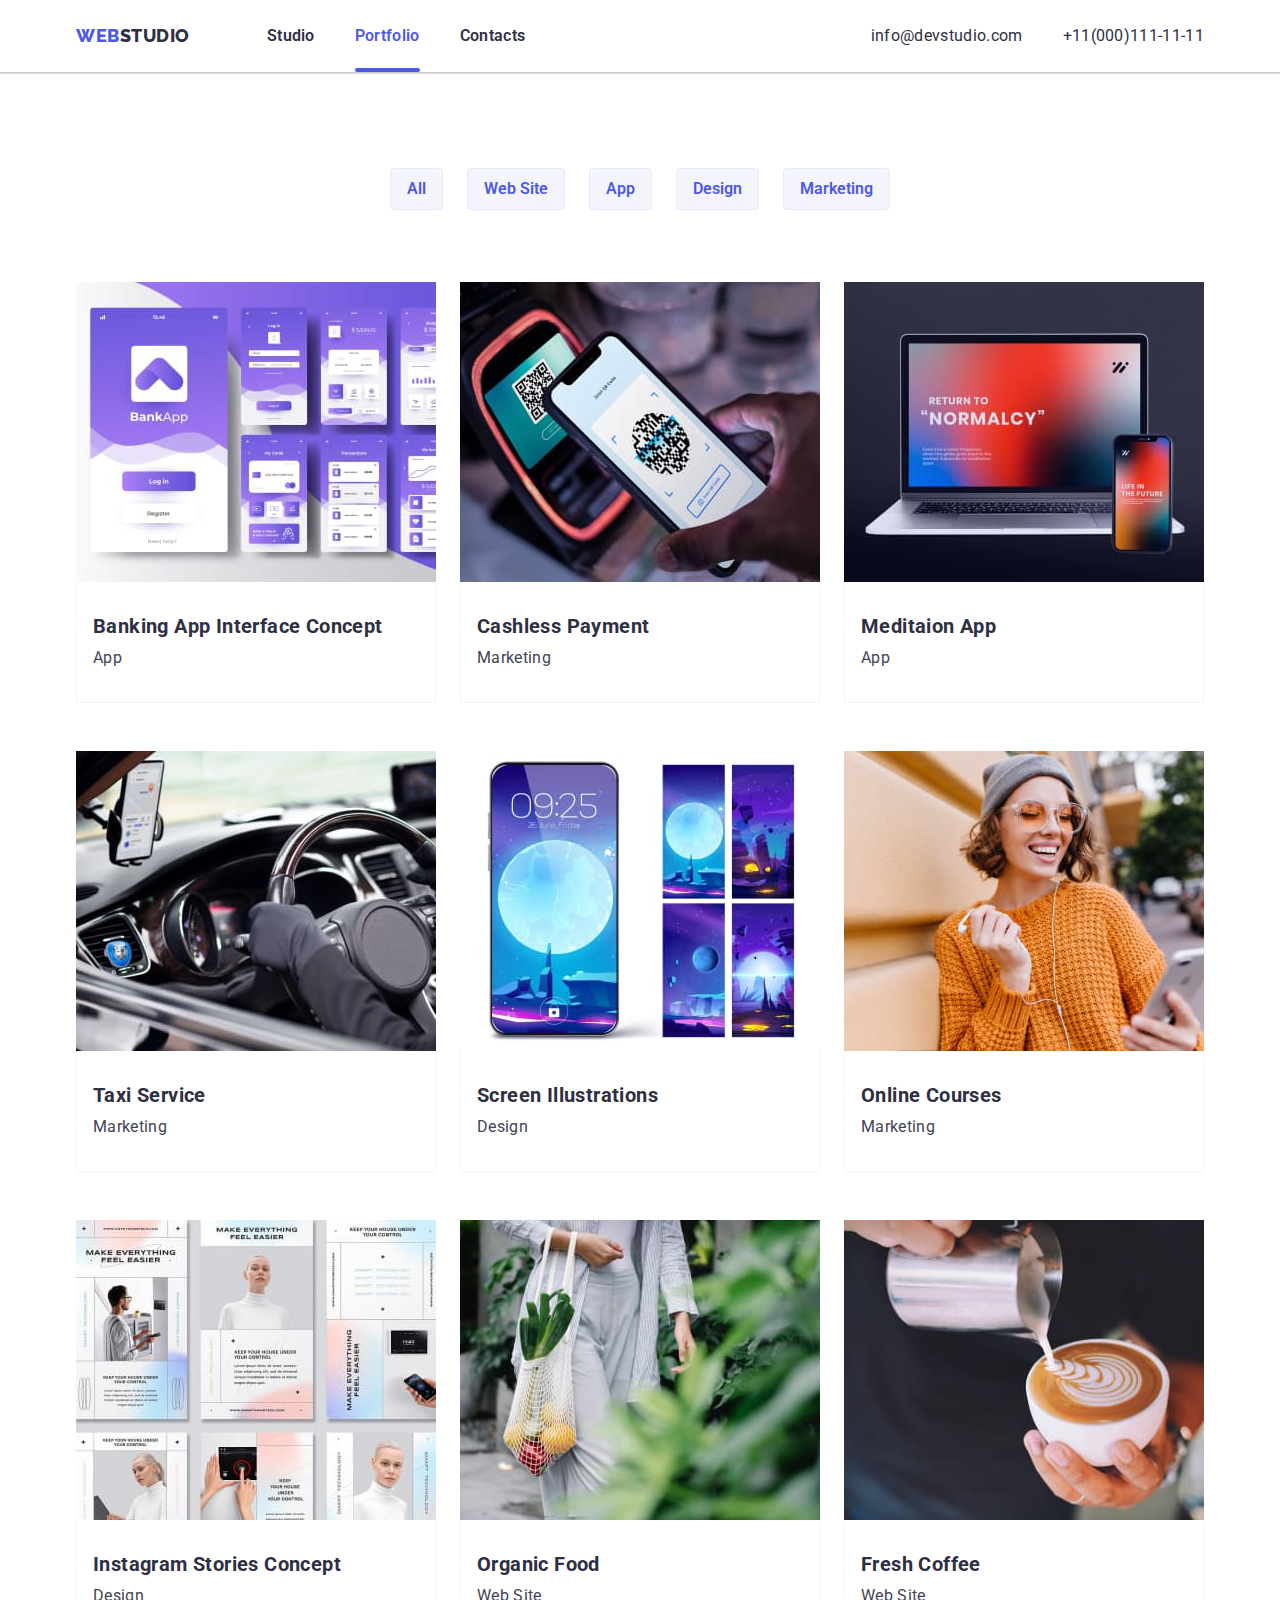
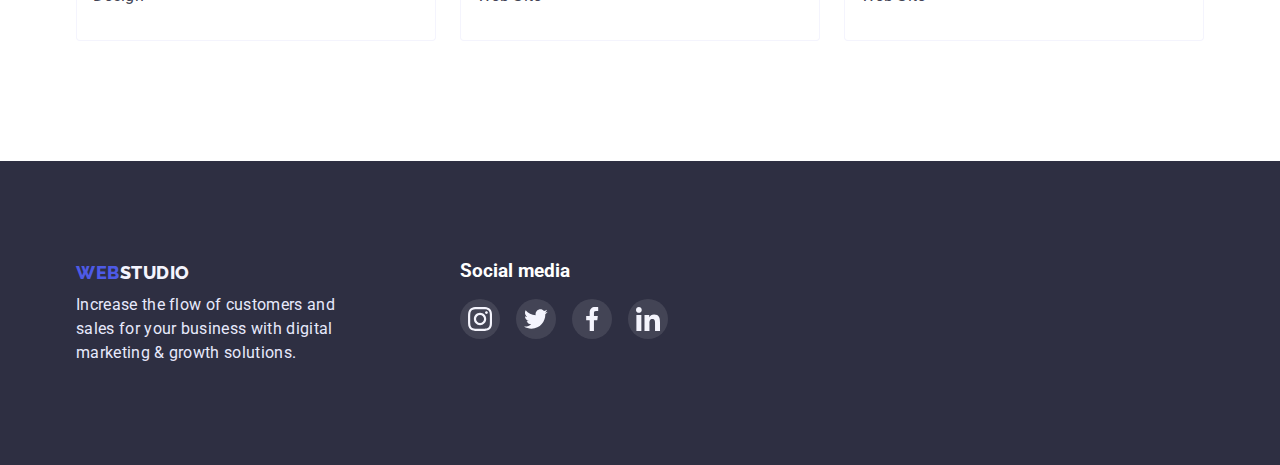
==== portfolio.html @ d0b8560f "hw-6" ====
<!DOCTYPE html>
<html lang="en">
<head>
    <meta charset="UTF-8">
    <meta http-equiv="X-UA-Compatible" content="IE=edge">
    <meta name="viewport" content="width=device-width, initial-scale=1.0">
    <title>goit-markup-hw-02</title>
    <link rel="preconnect" href="https://fonts.googleapis.com">
    <link rel="preconnect" href="https://fonts.gstatic.com" crossorigin>
    <link href="https://fonts.googleapis.com/css2?family=Raleway:wght@800&family=Roboto:wght@400;500;700;900&display=swap" rel="stylesheet">
    <link rel="stylesheet" href="https://cdn.jsdelivr.net/npm/modern-normalize@1.1.0/modern-normalize.min.css">
    <link rel="stylesheet" href="./css/styles.css">
</head>
<body>
    <!-- =======================HEADER===================== -->
    <header class="page-header">
        <div class="container page-header-contaniar">
        <nav class="page-nav">
        <a class="logo-studio-dark logo" href="/"><span class="logo-web">WEB</span>STUDIO</a>
        <ul class="menu">
            <li><a class="nav-link menu-item" href="./index.html">Studio</a></li>
            <li><a class="nav-link menu-item activ" href="./portfolio.html">Portfolio</a></li>
            <li><a class="nav-link menu-item" href="" >Contacts</a></li>
        </ul>
        </nav>

        <ul class="communication">
            <li>
                <a class="contacts" href="mailto:info@devstudio.com">info@devstudio.com</a>
            </li> 
            <li>
                <a class="contacts" href="tel:+11(000)111-11-11">+11(000)111-11-11</a>
            </li>
        </ul>
        </div>  
    </header>
    <!-- =======================/HEADER===================== -->
    <main>

        <section class="portfolio-section">
         <div class="container">   
        <h1 class="visually-hidden">Portfolio WEBSTUDIO</h1>

            <ul class="menu-portfolio">
                <li><button type="button" class="menu-button">All</button></li>
                <li><button type="button" class="menu-button">Web Site</button></li>
                <li><button type="button" class="menu-button">App</button></li>
                <li><button type="button" class="menu-button">Design</button></li>
                <li><button type="button" class="menu-button">Marketing</button></li>
            </ul>   
        
            <ul class="works-portfolio">
                <li class="portfolio-list">
                    <a class="link-works" href="">
                        <div class="portfolio-list-img-wrapper">
                        <img src="./images/Banking-App-Interface-Concept.jpg" alt="screen banking app" width="360" height="300">
                        <p class="overlay">
                            Stylish and User-Friendly App Design Concepts · Task Manager App ·
                            Calorie Tracker App · Exotic Fruit Ecommerce App ·
                            Cloud Storage App
                        </p>
                        </div>

                        <div class="works-card-content-wrapper">
                            <h2 class="title-description">Banking App Interface Concept</h2>
                            <p class="text">App</p>
                        </div> 
                    </a>
                </li>
                <li class="portfolio-list">
                    <a class="link-works" href="">
                        <div class="portfolio-list-img-wrapper">
                            <img src="./images/Cashless-Payment.jpg" alt="telephone and payment terminal" width="360" height="300">
                            <p class="overlay">
                                Stylish and User-Friendly App Design Concepts · Task Manager App ·
                                Calorie Tracker App · Exotic Fruit Ecommerce App ·
                                Cloud Storage App
                            </p>
                        </div>
        
                        <div class="works-card-content-wrapper">
                            <h2 class="title-description">Cashless Payment</h2>
                            <p class="text">Marketing</p>
                        </div>
                    </a>
                </li>
                <li class="portfolio-list">
                    <a class="link-works" href="">
                        <div class="portfolio-list-img-wrapper">
                        <img src="./images/Meditaion-App.jpg" alt="notebook and telephone" width="360" height="300">
                        <p class="overlay">
                            Stylish and User-Friendly App Design Concepts · Task Manager App ·
                            Calorie Tracker App · Exotic Fruit Ecommerce App ·
                            Cloud Storage App
                        </p>
                        </div>
                        
                        <div class="works-card-content-wrapper">
                            <h2 class="title-description">Meditaion App</h2>
                            <p class="text">App</p>
                        </div>
                    </a>
                </li>
                <li class="portfolio-list">
                    <a class="link-works" href="">
                        <div class="portfolio-list-img-wrapper">
                        <img src="./images/Taxi-Service.jpg" alt="car panel" width="360" height="300">
                        <p class="overlay">
                            Stylish and User-Friendly App Design Concepts · Task Manager App ·
                            Calorie Tracker App · Exotic Fruit Ecommerce App ·
                            Cloud Storage App
                        </p>
                        </div>

                        <div class="works-card-content-wrapper">
                            <h2 class="title-description">Taxi Service</h2>
                            <p class="text">Marketing</p>
                        </div> 
                    </a>
                </li>
                <li class="portfolio-list">
                    <a class="link-works" href="">
                        <div class="portfolio-list-img-wrapper">
                        <img src="./images/Screen-Illustrations.jpg" alt="Screen telephone" width="360" height="300">
                        <p class="overlay">
                            Stylish and User-Friendly App Design Concepts · Task Manager App ·
                            Calorie Tracker App · Exotic Fruit Ecommerce App ·
                            Cloud Storage App
                        </p>
                        </div>

                        <div class="works-card-content-wrapper">
                            <h2 class="title-description">Screen Illustrations</h2>
                            <p class="text">Design</p>
                        </div> 
                    </a>
                </li>
                <li class="portfolio-list">
                    <a class="link-works" href="">
                        <div class="portfolio-list-img-wrapper">
                        <img src="./images/Online-Courses.jpg" alt="girl with telephone" width="360" height="300">
                        <p class="overlay">
                            Stylish and User-Friendly App Design Concepts · Task Manager App ·
                            Calorie Tracker App · Exotic Fruit Ecommerce App ·
                            Cloud Storage App
                        </p>
                        </div>
                        <div class="works-card-content-wrapper">
                            <h2 class="title-description">Online Courses</h2>
                            <p class="text">Marketing</p>
                        </div>
                    </a>
                </li>
                <li class="portfolio-list">
                    <a class="link-works" href="">
                        <div class="portfolio-list-img-wrapper">
                        <img src="./images/Instagram-Stories-Concept.jpg" alt="instagram pages" width="360" height="300">
                        <p class="overlay">
                            Stylish and User-Friendly App Design Concepts · Task Manager App ·
                            Calorie Tracker App · Exotic Fruit Ecommerce App ·
                            Cloud Storage App
                        </p>
                        </div>

                        <div class="works-card-content-wrapper">
                            <h2 class="title-description">Instagram Stories Concept</h2>
                            <p class="text">Design</p>
                        </div>
                    </a>
                </li>
                <li class="portfolio-list">
                    <a class="link-works" href="">
                        <div class="portfolio-list-img-wrapper">
                        <img src="./images/Organic-Food.jpg" alt="bag with food" width="360" height="300">
                        <p class="overlay">
                            Stylish and User-Friendly App Design Concepts · Task Manager App ·
                            Calorie Tracker App · Exotic Fruit Ecommerce App ·
                            Cloud Storage App
                        </p>
                        </div>

                        <div class="works-card-content-wrapper">
                            <h2 class="title-description">Organic Food</h2>
                            <p class="text">Web Site</p>
                        </div>
                    </a>
                </li>
                <li class="portfolio-list">
                    <a class="link-works" href="">
                        <div class="portfolio-list-img-wrapper">
                        <img src="./images/Fresh-Coffee.jpg" alt="cup of coffe" width="360" height="300">
                        <p class="overlay">
                            Stylish and User-Friendly App Design Concepts · Task Manager App ·
                            Calorie Tracker App · Exotic Fruit Ecommerce App ·
                            Cloud Storage App
                        </p>
                        </div>

                        <div class="works-card-content-wrapper">
                            <h2 class="title-description">Fresh Coffee</h2>
                            <p class="text">Web Site</p>
                        </div>  
                    </a>
                </li>
            </ul>
        </div>    
        </section>
    </main>
    <!-- ========================FOOTER======================= -->
    <footer class="footer">
        <div class="container footer-info">
            <div class="footer-description">
                <a class="logo-studio-white" href="/"><span class="logo-web">WEB</span>STUDIO</a>
                <p class="text-footer"> Increase the flow of customers
                    and sales for your business
                    with digital marketing & growth solutions.
                </p>
            </div>
            <div class="footer-social-media">
                <h3 class="footer-title">Social media</h3>
                <ul class="footer-social-list">
                    <li class="social-list-item">
                        <a href="" class="footer-social-list-link">
                            <svg class="social-list-icon" width="24" height="24">
                                <use href="./images/sprite.svg#instagram"></use>
                            </svg>
                        </a>
                    </li>
                    <li class="social-list-item">
                        <a href="" class="footer-social-list-link">
                            <svg class="social-list-icon" width="24" height="24">
                                <use href="./images/sprite.svg#twitter"></use>
                            </svg>
                        </a>
                    </li>
                    <li class="social-list-item">
                        <a href="" class="footer-social-list-link">
                            <svg class="social-list-icon" width="24" height="24">
                                <use href="./images/sprite.svg#facebook"></use>
                            </svg>
                        </a>
                    </li>
                    <li class="social-list-item">
                        <a href="" class="footer-social-list-link">
                            <svg class="social-list-icon" width="24" height="24">
                                <use href="./images/sprite.svg#linkedin"></use>
                            </svg>
                        </a>
                    </li>
                </ul>
            </div>
        </div>
    </footer>
    <!-- ========================/FOOTER====================== -->
</body>
</html>
---- css/styles.css ----
:root {
    --primary-font: 'Roboto', sans-serif;
    --secondary-font: 'Raleway', sans-serif;
    --primaty-text-color: #2E2F42;
    --secondary-text-color: #434455;
    --accent-color: #2E2F42;
    --secondary-footer-color: #E7E9FC;
    --transition-dur-and-func: 250ms cubic-bezier(0.4, 0, 0.2, 1);
}


h1,h2,h3,h4,p {
    margin-top: 0; 
    margin-bottom: 0;
}

.container {
    width: 1158px;
    margin-left: auto;
    margin-right: auto;
    padding-left: 15px;
    padding-right: 15px;
}

/* ====================COMPONENTS==================== */
/* цвет основного текста h1 #FFFFFF  */
/* цвет второстепенного текста h2 & h3 #2E2F42 */
/* абзац #434455 */

body {
    font-family: var(--primary-font);
    background-color: #FFFFFF;
    color: #434455;
}

.section {
    padding-top: 120px;
    padding-bottom: 120px;
}

ul, ol {
    list-style: none;
    margin-top: 0;
    margin-bottom: 0;
    padding-left: 0;
}

img {
    display: block;
}

.logo-studio-dark,
.logo-studio-white,
.logo-web,
.nav-link,
.contacts,
.link-works {
    text-decoration: none;
}


.text {
    flex-basis: auto;
    margin-top: 8px;
    font-family: var(--primary-font);
    font-size: 16px;
    line-height: 1.5;
    letter-spacing: 0.02em;
    color: var(--secondary-text-color);
}
/* ====================/COMPONENTS==================== */

/* ====================HEADER==================== */

.page-header {
    box-shadow: 0px 2px 1px rgba(46, 47, 66, 0.08),
    0px 1px 1px rgba(46, 47, 66, 0.16),
    0px 1px 6px rgba(46, 47, 66, 0.08)
}

.page-header-contaniar {
    display: flex;
}

.page-nav {
    display: flex;
    align-items: center;
}

.menu {
    display: flex;
    flex-wrap: wrap;
    gap: 40px;
}

.menu-item {
    flex-basis: calc((100% - 80px) / 3);
}


.logo {
    margin-right: 77px;
}

.logo-web {
    color: #4D5AE5;
}

.logo-studio-dark {
    font-family: var(--secondary-font);
    font-weight: 800;
    font-size: 18px;
    line-height: 1.33;
    letter-spacing: 0.03em;
    text-transform: uppercase;
    color: var(--accent-color);
}

.nav-link:hover,
.nav-link:focus {
    color: #4D5AE5;
}

.nav-link {
    padding-top: 24px;
    padding-bottom: 24px;
    display: block;
    font-weight: 600;
    font-size: 16px;
    line-height: 1.5;
    letter-spacing: 0.02em;
    color: var(--accent-color);
    transition: color var(--transition-dur-and-func);
}

.nav-link {
    position: relative;
}

.nav-link.activ {
    color: #4D5AE5;
}

.nav-link.activ::after {
    position: absolute;
    width: 100%;
    height: 4px;
    left: 0px;
    bottom: 0;
    background: #4D5AE5;
    border-radius: 2px;
    content: "";       
}

.communication {
    display: flex;
    flex-wrap: wrap;
    gap: 40px;
    align-items: center;
    margin-left: auto; 
}


.contacts:hover,
.contacts:focus {
    color: #4D5AE5;
}
.contacts {
    padding-top: 24px;
    padding-bottom: 24px;
    display: block;
    font-size: 16px;
    line-height: 1.5;
    letter-spacing: 0.02em;
    color: var(--accent-color);
    transition: color var(--transition-dur-and-func);
}

/* =====================/HEADER==================== */

/* =====================HERO====================== */
.hero {
    margin: 0 auto;
    max-width: 1440px;
    text-align: center;
    padding-top: 192px;
    padding-bottom: 192px;
    /* background-color: var(--accent-color); */
    background-image: linear-gradient(rgba(46, 47, 66, 0.7),rgba(46, 47, 66, 0.7)),
    url("../images/Hero-card.jpg");
    background-size: cover;
}


.hero-title {
    width: 496px;
    margin-left: auto;
    margin-right: auto;
    margin-bottom: 48px;
    font-weight: 700;
    font-size: 56px;
    line-height: 1.07;
    text-align: center;
    letter-spacing: 0.02em;
    color: #FFFFFF;
}

.hero-button:hover,
.hero-button:focus {
    color: #FFFFFF;
    background-color: #404BBF;
}
.hero-button {
    padding-top: 16px;
    padding-bottom: 16px;
    padding-left: 32px;
    padding-right: 32px;
    font-weight: 700;
    font-size: 16px;
    line-height: 1.19;
    letter-spacing: 0.04em;
    color: #FFFFFF;
    background-color: #4D5AE5;
    border-color: transparent;
    cursor: pointer;
    box-shadow: 0px 4px 4px rgba(0, 0, 0, 0.15);
    border-radius: 4px;
    transition: color var(--transition-dur-and-func), background-color var(--transition-dur-and-func);

}
/* ======================/HERO====================== */

/* =====================ABOUT==================== */

.visually-hidden {
    position: absolute;
    white-space: nowrap;
    width: 1px;
    height: 1px;
    overflow: hidden;
    border: 0;
    padding: 0;
    clip: rect(0 0 0 0);
    clip-path: inset(50%);
    margin: -1px;
}

.quality-list-link {
    margin-bottom: 8px;
    display: flex;
    justify-content: center;
    align-items: center;
    width: 264px;
    height: 112px;
    background-color: #F4F4FD;
}

.company-quality {
    padding-bottom: 0;
}

.title-section {
    margin-bottom: 72px;
    font-weight: 700;
    font-size: 36px;
    line-height: 1.11;
    text-align: center;
    letter-spacing: 0.02em;
    text-transform: capitalize;
    color: var(--accent-color);
}

.title-description {
    font-weight: 700;
    font-size: 20px;
    line-height: 1.2;
    letter-spacing: 0.02em;
    color: var(--accent-color);
}
/* ============================= COMPANY-QUALITY =======================*/

.theses {
    display: flex;
    gap: 24px;

}

/* ============================= /COMPANY-QUALITY =======================*/

/* ============================= OUR WORKERS ==============================*/

.work-examples {
    display: flex;
    flex-wrap: wrap;
    gap: 24px;
}

/* ============================= /OUR WORKERS ==============================*/

/* =============================== EMPLOYEES ================================ */

.employees-section {
    background-color: #F4F4FD;
}

.text-team {
    margin-bottom: 12px;
}

.employees {
    display: flex;
    flex-wrap: wrap;
    gap: 24px;
}

.employees-card {
    flex-basis: calc((100% - 72px) / 4);
    background-color: #FFFFFF;
    box-shadow: 0px 1px 6px rgba(46, 47, 66, 0.08),
    0px 1px 1px rgba(46, 47, 66, 0.16),
    0px 2px 1px rgba(46, 47, 66, 0.08);
    border-radius: 0px 0px 4px 4px;
}

.employees-card-content-wrapper {
    padding-top: 32px;
    padding-left: 16px;
    padding-right: 16px;
    padding-bottom: 32px;
    text-align: center;
}

.social-list {
    display: flex;
    gap: 24px;
}

.social-list-link {
    display: flex;
    justify-content: center;
    align-items: center;
    width: 40px;
    height: 40px;
    border-radius: 50%;
    background-color: #4D5AE5;
}
    

/* =============================== /EMPLOYEES ================================ */

/* ==============================CUSTOMERS ================================= */

.customers-list {
    display: flex;
    gap: 24px;
}

.customers-list-link:hover,
.customers-list-link:focus {
    border: 1px solid #4D5AE5;
    color: #4D5AE5;
}

.customers-list-icon {
    fill: currentColor;
    transition: color var(--transition-dur-and-func);
}

.customers-list-link {
    display: flex;
    justify-content: center;
    align-items: center;
    border: 1px solid rgba(142, 143, 153, 1);
    width: 168px;
    height: 88px;
    border-radius: 5px;
    color: rgba(142, 143, 153, 1);
    transition: border var(--transition-dur-and-func);
}




/* =============================/CUSTOMERS ================================= */

/* =====================/ABOUT==================== */

/* ======================FOOTER===================== */
.footer {
    padding-top: 100px;
    padding-bottom: 100px;
    background-color: var(--accent-color);
}

.logo-web {
    color: #4D5AE5;
}

.logo-studio-white {
    font-family: var(--secondary-font);
    font-weight: 800;
    font-size: 18px;
    line-height: 1.33;
    letter-spacing: 0.03em;
    text-transform: uppercase;
    color: #F4F4FD;
}
.footer-title {
    color: #FFFFFF;
    margin-bottom: 16px;
}
.text-footer {
    margin-top: 8px;
    width: 264px;
    font-size: 16px;
    line-height: 1.5;
    letter-spacing: 0.02em;
    color: var(--secondary-footer-color);
}

.footer-info {
    display: flex;  
}

.footer-description {
    display: block;
    margin-right: 120px;
}

.footer-social-media {
    display: block;
    
}

.footer-social-list {
    display: flex;
    gap: 16px;
}

.footer-social-list-link:focus,
.footer-social-list-link:hover {
    background-color: #31D0AA;
}

.footer-social-list-link {
    display: flex;
    justify-content: center;
    align-items: center;
    width: 40px;
    height: 40px;
    border-radius: 50%;
    background-color: rgba(255, 255, 255, 0.1);
    transition: background-color var(--transition-dur-and-func);
}
/* ======================/FOOTER===================== */

/* ===================== MODAL WINDOW =================== */

.backdrop {
    position: fixed;
    z-index: 100;
    top: 0;
    left: 0;
    width: 100%;
    height: 100%;
    background-color: rgba(46, 47, 66, 0.4);
    transition: opacity var(--transition-dur-and-func),
    visibility var(--transition-dur-and-func);
}

.backdrop.is-hidden {
    opacity: 0;
    visibility: hidden;
    pointer-events: none;
}

.modal {
    position: absolute;
    top: 50%;
    left: 50%;
    transform: translate(-50%, -50%);
    width: 408px;
    height: 576px;
    background-color: #FCFCFC;
}

.modal-close-btn:hover,
.modal-close-btn:focus {
    box-shadow: 0px 1px 6px rgba(46, 47, 66, 0.08),
    0px 1px 1px rgba(46, 47, 66, 0.16),
    0px 2px 1px rgba(46, 47, 66, 0.08);
}

.modal-close-btn {
    position: absolute;
    top: 24px;
    right: 24px;
    display: flex;
    justify-content: center;
    align-items: center;
    cursor: pointer;
    width: 24px;
    height: 24px;
    border-radius: 50%;
    padding: 0;
    background-color: transparent;
    border: 1px solid #E7E9FC;
    transition: box-shadow var(--transition-dur-and-func);

}

/* ==================== /MODAL WINDOW ================== */

/* ======================MAIN PORTFOLIO===================== */

.portfolio-section {
    padding-top: 96px;
    padding-bottom: 120px;
}

.menu-button:hover,
.menu-button:focus {
    color: #FFFFFF;
    background-color: #4D5AE5;
    box-shadow: 0px 3px 1px
    rgba(0, 0, 0, 0.1), 0px 2px 1px
    rgba(0, 0, 0, 0.08), 0px 2px 2px
    rgba(0, 0, 0, 0.12);
    border-color: transparent;
}

.menu-button {
    font-weight: 600;
    font-size: 16px;
    line-height: 1.5;
    padding: 8px 16px;
    background-color: #F4F4FD;
    border: 1px solid #E7E9FC;
    color: #4D5AE5;
    cursor: pointer;
    border-radius: 4px;
    transition: color var(--transition-dur-and-func), 
    background-color var(--transition-dur-and-func), 
    box-shadow var(--transition-dur-and-func),
    border var(--transition-dur-and-func);
}

.menu-portfolio {
    margin-bottom: 72px;
    display: flex;
    flex-wrap: wrap;
    justify-content: center;
    gap: 24px;
}

.works-portfolio {
    display: flex;
    flex-wrap: wrap;
    row-gap: 48px;
    column-gap: 24px;
}

.link-works:hover,
.link-works:focus {
    box-shadow: 0px 1px 6px rgba(46, 47, 66, 0.08),
    0px 1px 1px rgba(46, 47, 66, 0.16),
    0px 2px 1px rgba(46, 47, 66, 0.08);
    
}
.link-works {
    display: block;
    transition: box-shadow var(--transition-dur-and-func);
}

.link-works:hover .overlay,
.link-works:focus .overlay {
    transform: translate(0, 0);
}

.works-card-content-wrapper:focus {
    box-shadow: 0px 1px 6px rgba(46, 47, 66, 0.08),
    0px 1px 1px rgba(46, 47, 66, 0.16),
    0px 2px 1px rgba(46, 47, 66, 0.08);
}


.works-card-content-wrapper {
    padding-top: 32px;
    padding-left: 16px;
    padding-right: 16px;
    padding-bottom: 32px;
    border-radius: 0px 0px 4px 4px;
    border-left: 0.5px solid #F4F4FD;
    border-right: 0.5px solid #F4F4FD;
    border-bottom: 0.5px solid #F4F4FD;
}

.portfolio-list-img-wrapper {
    position: relative;
    overflow: hidden;
}

.overlay {
    position: absolute;
    left: 0;
    top: 0;
    font-family: 'Roboto';
    font-style: normal;
    font-weight: 400;
    font-size: 16px;
    line-height: 24px;
    width: 100%;
    height: 100%;
    overflow: auto;
    transform: translate(0, 100%);
    transition: transform var(--transition-dur-and-func);
    text-align: center;
    padding-top: 40px;
    padding-right: 32px;
    padding-left: 32px;
    color: #F4F4FD;
    background: #4D5AE5;   
}

/* ======================/MAIN PORTFOLIO===================== */
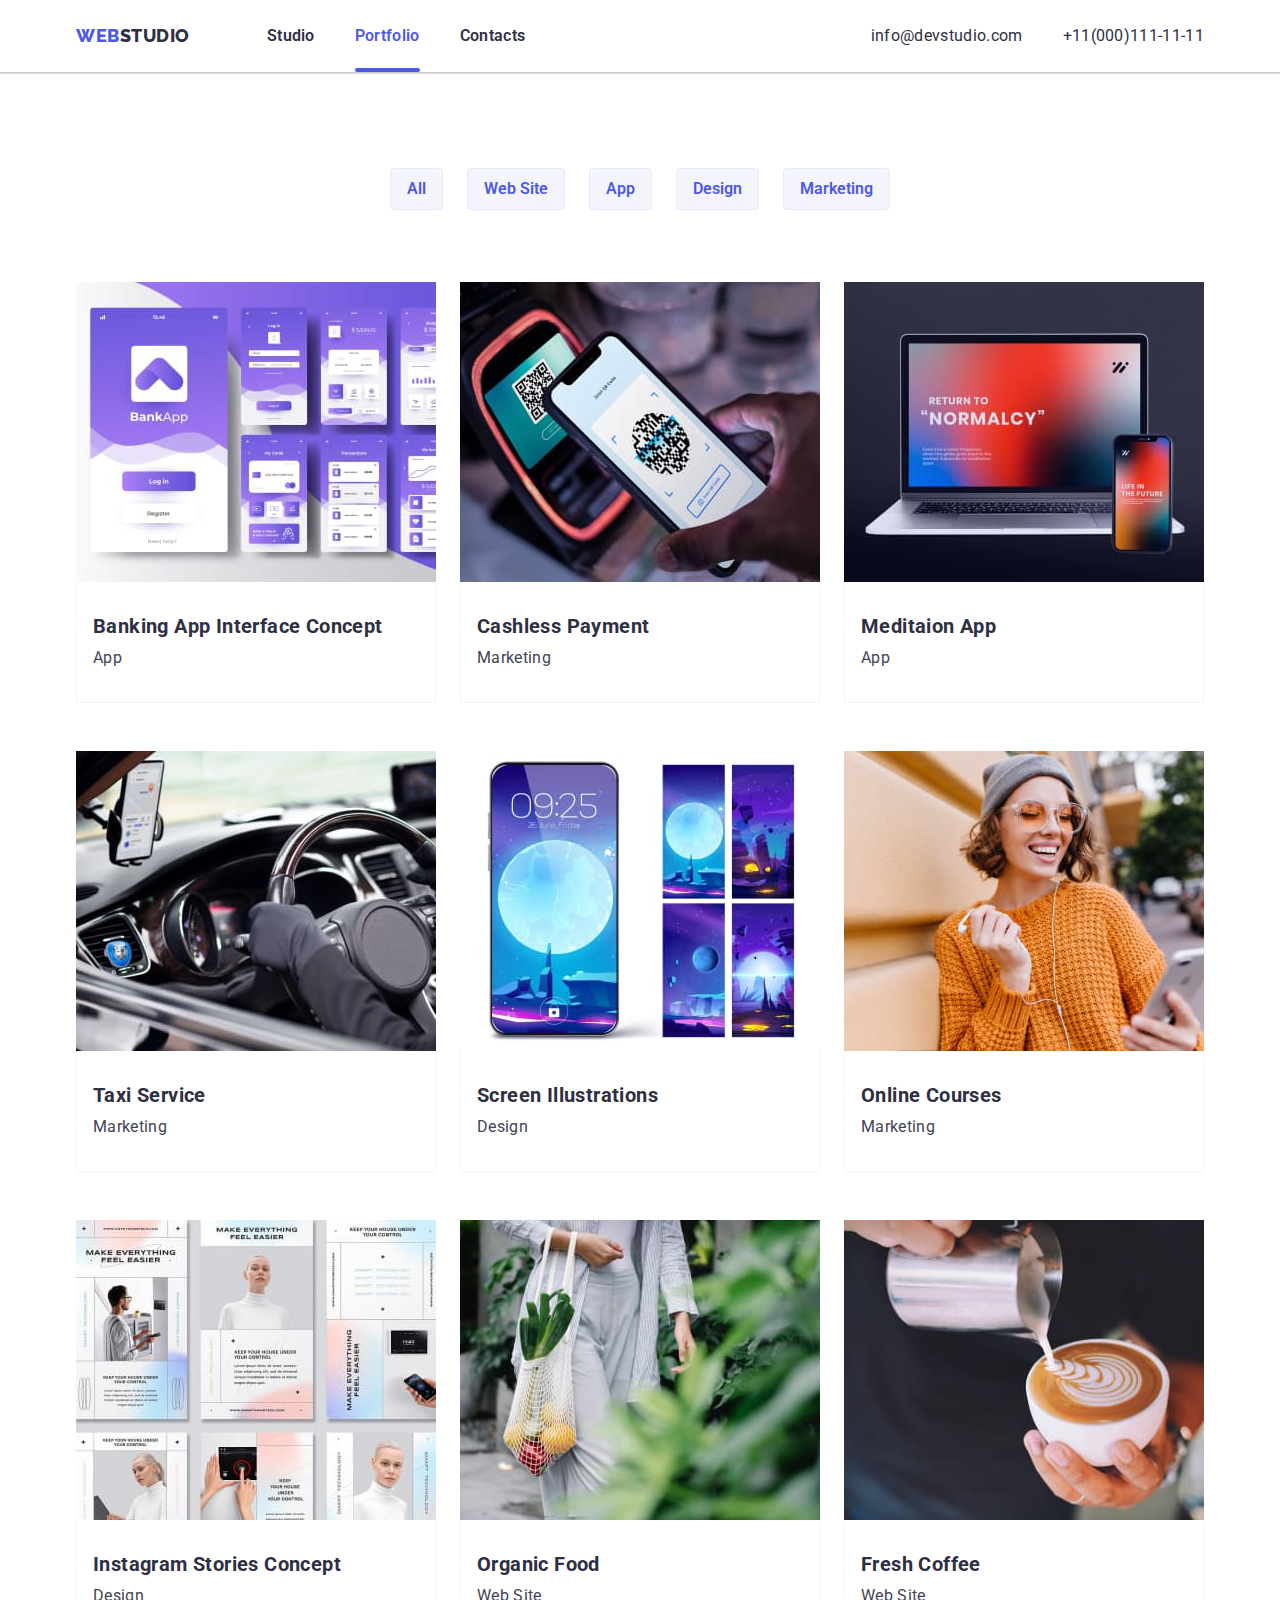
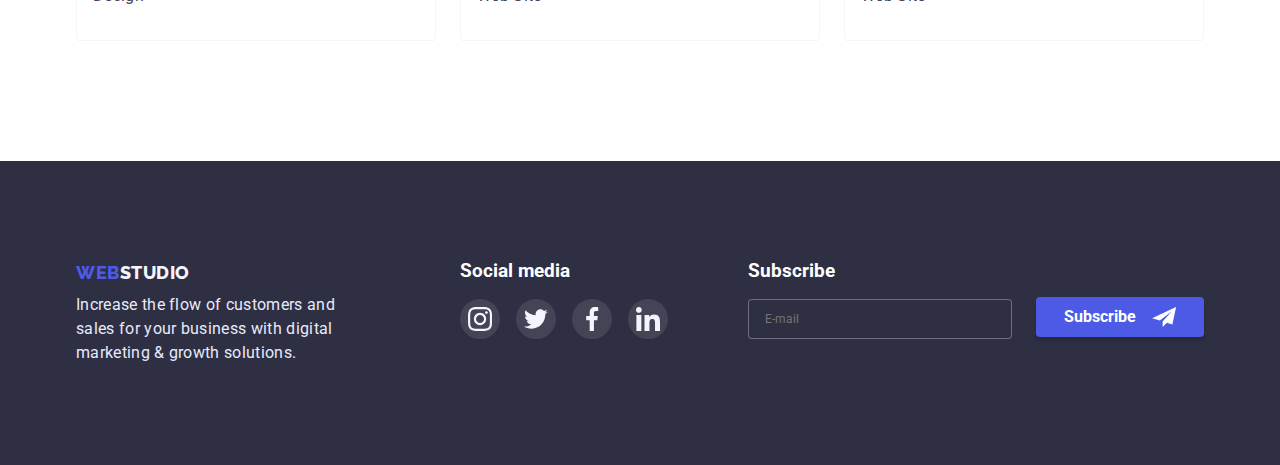
==== commit 994d620c: "goit-markup-hw-06" ====
--- a/portfolio.html
+++ b/portfolio.html
@@ -249,6 +249,21 @@
                     </li>
                 </ul>
             </div>
+            <div class="footer-form">
+                <div>
+                    <h3 class="footer-title">Subscribe</h3>
+                    <label class="modal-form-footer">
+                        <input type="email" name="user_email" class="modal-form-input-footer" placeholder="E-mail" required>
+                    </label>
+                </div>
+                <div>
+                    <button type="submit" class="modal-form-submit-footer">Subscribe
+                        <svg width="24px" height="20px">
+                            <use href="./images/sprite.svg#icon-Subscribe-telegram"></use>
+                        </svg>
+                    </button>
+                </div>
+            </div>
         </div>
     </footer>
     <!-- ========================/FOOTER====================== -->
--- a/css/styles.css
+++ b/css/styles.css
@@ -429,6 +429,7 @@
 
 .footer-social-media {
     display: block;
+    margin-right: 80px;
     
 }
 
@@ -451,6 +452,59 @@
     border-radius: 50%;
     background-color: rgba(255, 255, 255, 0.1);
     transition: background-color var(--transition-dur-and-func);
+}
+
+.footer-form {
+    display: flex;
+}
+
+.modal-form-input-footer {
+    width: 264px;
+    height: 40px;
+    font-size: 12px;
+    line-height: 24px;
+    color: rgba(255, 255, 255, 0.6);
+    border: 1px solid rgba(255, 255, 255, 0.3);
+    border-radius: 4px;
+    padding-left: 16px;
+    background-color: var(--accent-color);
+    transition: border-color var(--transition-dur-and-func);
+}
+
+.modal-form-input-footer:hover,
+.modal-form-input-footer:focus {
+    outline: none;
+    border: 1px solid #4D5AE5;
+    color: #ffffff;
+}
+
+.modal-form-submit-footer {
+    margin-left: 24px;
+    margin-top: 36px;
+    display: flex;
+    justify-content: center;
+    align-items: center;
+    padding: 8px 24px;
+    gap: 16px;
+    width: 168px;
+    height: 40px;
+    align-self: center;
+    font-weight: 700;
+    font-size: 16px;
+    line-height: 1.19;
+    color: #FFFFFF;
+    background-color: #4D5AE5;
+    border-color: transparent;
+    cursor: pointer;
+    box-shadow: 0px 4px 4px rgba(0, 0, 0, 0.15);
+    border-radius: 4px;
+    transition: color var(--transition-dur-and-func), background-color var(--transition-dur-and-func);
+}
+
+.modal-form-submit-footer:hover,
+.modal-form-submit-footer:focus {
+    color: #FFFFFF;
+    background-color: #404BBF;
 }
 /* ======================/FOOTER===================== */
 
@@ -482,6 +536,8 @@
     width: 408px;
     height: 576px;
     background-color: #FCFCFC;
+    padding: 72px 24px;
+    padding-bottom: 99px;
 }
 
 .modal-close-btn:hover,
@@ -510,6 +566,153 @@
 }
 
 /* ==================== /MODAL WINDOW ================== */
+
+/* ==================== MODAL FORM ================== */
+
+.form-desc {
+    font-weight: 600;
+    font-size: 16px;
+    line-height: 1.5;
+    text-align: center;
+    margin-bottom: 16px;
+    color: #2E2F42;
+}
+
+.modal-form {
+    display: flex;
+    flex-direction: column;
+}
+
+.modal-form-field {
+    margin-bottom: 8px;
+}
+
+.modal-form-input-wrapper {
+    display: block;
+    position: relative;
+}
+
+.modal-form-input-icon {
+    position: absolute;
+    top: 50%;
+    left: 19px;
+    transform: translate(0, -50%);
+    transition: fill var(--transition-dur-and-func);
+}
+
+.modal-form-input:focus {
+    outline: none;
+    border-color: #4D5AE5;
+}
+
+.modal-form-input:focus + .modal-form-input-icon {
+    fill: #4D5AE5;
+}
+
+.modal-form-input {
+    width: 100%;
+    height: 40px;
+    border: 1px solid #8E8F99;
+    border-radius: 4px;
+    padding-left: 34px;
+    transition: border-color var(--transition-dur-and-func);
+}
+
+.modal-form-input-desc {
+    display: block;
+    font-weight: 400;
+    font-size: 12px;
+    line-height: 1.17;
+    margin-bottom: 4px;
+    color: #8E8F99;
+
+}
+
+.modal-form-message:focus {
+    outline: none;
+    border-color: #4D5AE5;
+}
+
+.modal-form-message {
+    font-weight: 400;
+    font-size: 12px;
+    line-height: 1.17;
+    resize: none;
+    width: 100%;
+    height: 120px;
+    padding: 8px 16px;
+    border-radius: 4px;
+    color: rgba(117, 117, 117, 0.5);
+    transition: border-color var(--transition-dur-and-func);
+}
+
+.modal-icon-click-polisy {
+    position: absolute;
+    display: block;
+    transform: translate(0%, 15%);
+}
+
+.privacy-policy {
+    color: #4D5AE5;
+    text-decoration: none;
+}
+
+.modal-form-check-desc::before {
+    position: relative;
+    content: "";
+    display: block;
+    width: 16px;
+    height: 16px;
+    border-radius: 2px;
+    border: 1.25px solid #2E2F42;
+    cursor: pointer;
+    margin-right: 8px;
+}
+
+.modal-form-check:checked + .modal-form-check-desc::before {
+    opacity: 1;
+    background-color: #4D5AE5;
+    box-shadow: 0px 4px 4px rgba(0, 0, 0, 0.25);
+}
+
+
+.modal-form-check-desc {
+    display: flex;
+    align-items: center;
+    font-weight: 400;
+    font-size: 12px;
+    line-height: 1.33;
+    color: #757575;
+    margin-bottom: 24px;
+}
+
+.modal-form-submit:hover,
+.modal-form-submit:focus {
+    color: #FFFFFF;
+    background-color: #404BBF;
+}
+
+.modal-form-submit {
+    width: 170px;
+    height: 51px;
+    align-self: center;
+    padding: 16px 32px;
+    font-weight: 700;
+    font-size: 16px;
+    line-height: 1.19;
+    letter-spacing: 0.04em;
+    color: #FFFFFF;
+    background-color: #4D5AE5;
+    border-color: transparent;
+    cursor: pointer;
+    box-shadow: 0px 4px 4px rgba(0, 0, 0, 0.15);
+    border-radius: 4px;
+    transition: color var(--transition-dur-and-func), background-color var(--transition-dur-and-func);
+}
+
+
+
+/* ==================== /MODAL FORM ================== */
 
 /* ======================MAIN PORTFOLIO===================== */
 
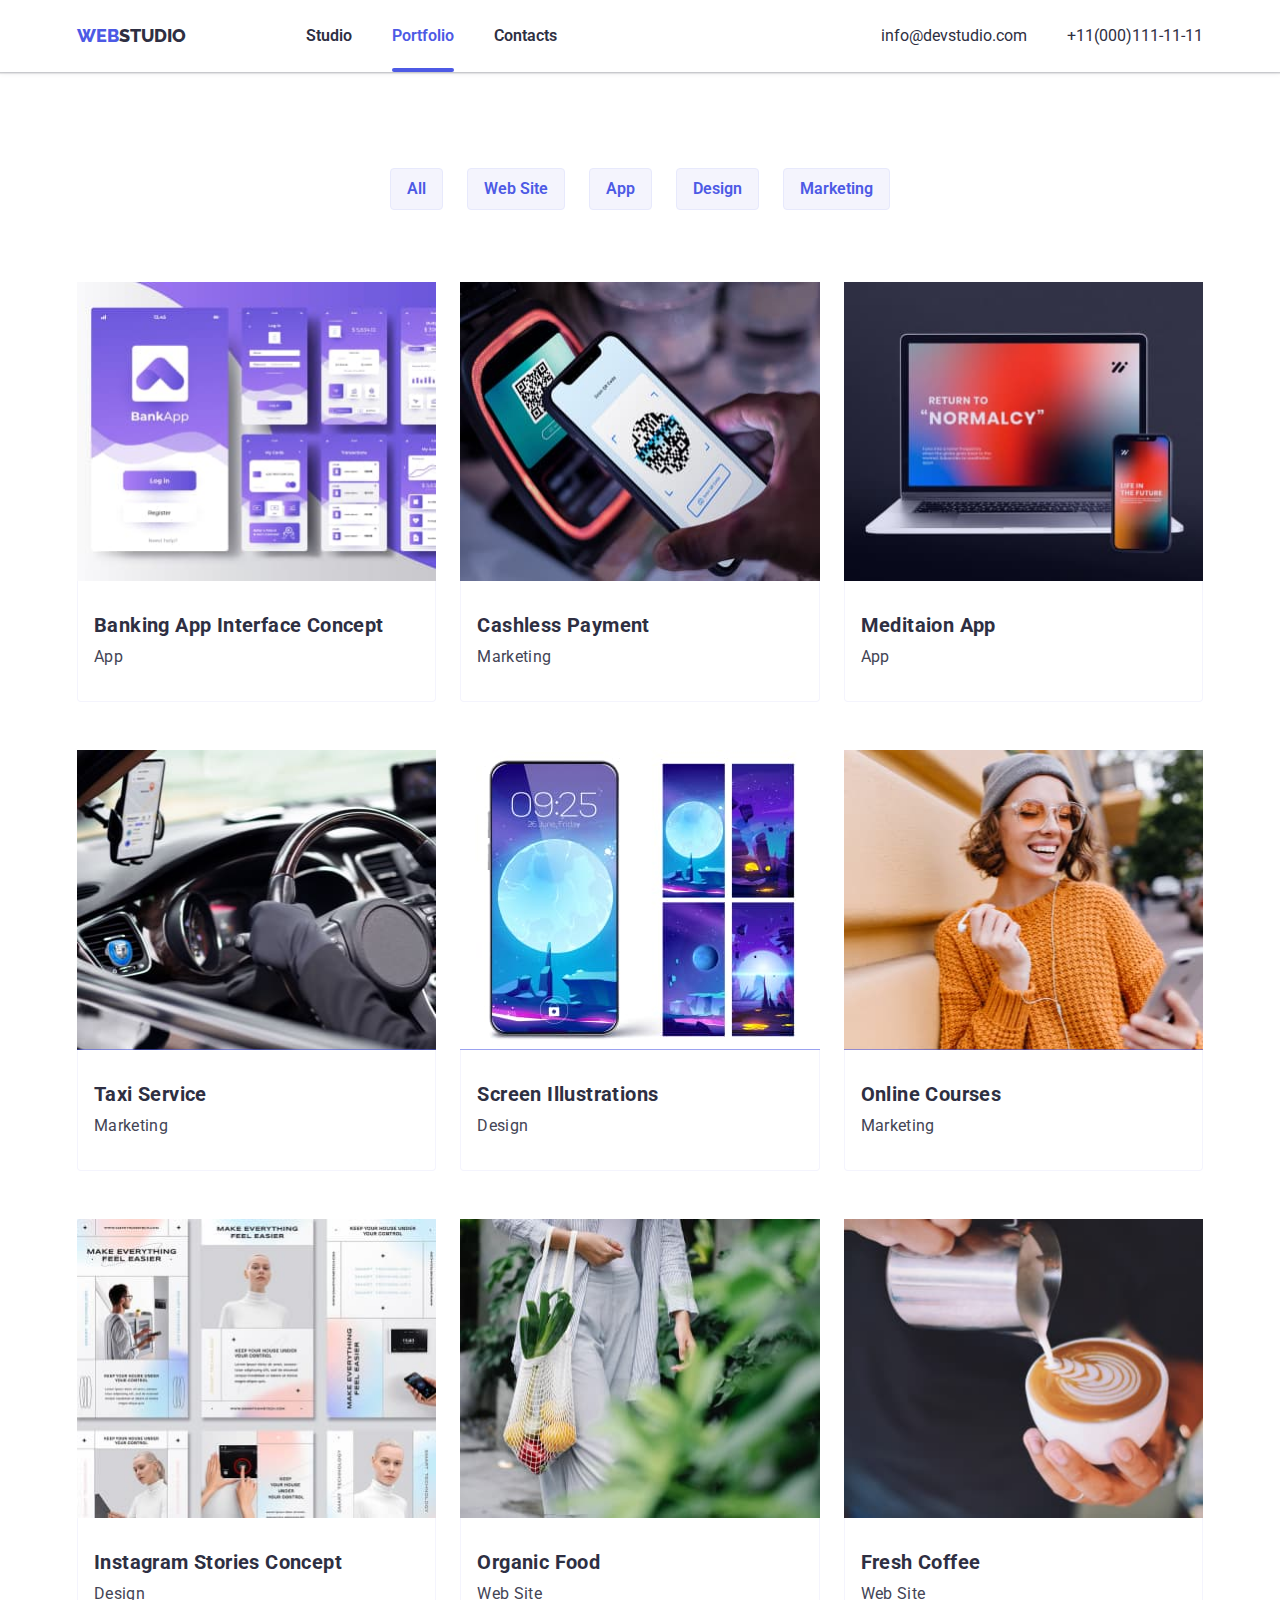
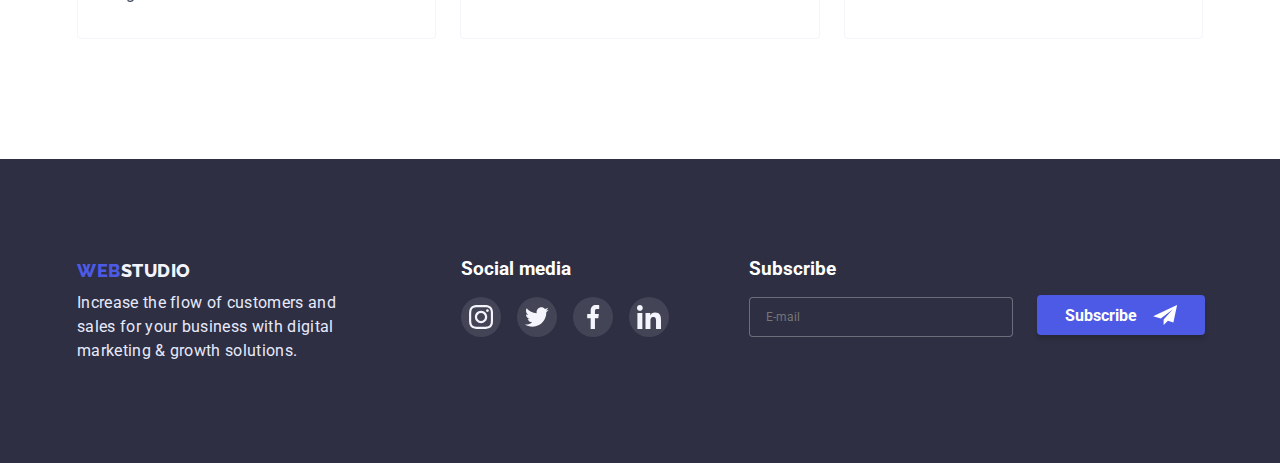
==== commit 1221c325: "goit-markup-hw-06" ====
--- a/portfolio.html
+++ b/portfolio.html
@@ -53,7 +53,8 @@
                 <li class="portfolio-list">
                     <a class="link-works" href="">
                         <div class="portfolio-list-img-wrapper">
-                        <img src="./images/Banking-App-Interface-Concept.jpg" alt="screen banking app" width="360" height="300">
+                        <img class="img-portfolio"
+                        src="./images/Banking-App-Interface-Concept.jpg" alt="screen banking app" width="360" height="300">
                         <p class="overlay">
                             Stylish and User-Friendly App Design Concepts · Task Manager App ·
                             Calorie Tracker App · Exotic Fruit Ecommerce App ·
@@ -70,7 +71,9 @@
                 <li class="portfolio-list">
                     <a class="link-works" href="">
                         <div class="portfolio-list-img-wrapper">
-                            <img src="./images/Cashless-Payment.jpg" alt="telephone and payment terminal" width="360" height="300">
+                            <img class="img-portfolio"
+                            
+                            src="./images/Cashless-Payment.jpg" alt="telephone and payment terminal" width="360" height="300">
                             <p class="overlay">
                                 Stylish and User-Friendly App Design Concepts · Task Manager App ·
                                 Calorie Tracker App · Exotic Fruit Ecommerce App ·
@@ -87,7 +90,9 @@
                 <li class="portfolio-list">
                     <a class="link-works" href="">
                         <div class="portfolio-list-img-wrapper">
-                        <img src="./images/Meditaion-App.jpg" alt="notebook and telephone" width="360" height="300">
+                        <img class="img-portfolio"
+                        
+                        src="./images/Meditaion-App.jpg" alt="notebook and telephone" width="360" height="300">
                         <p class="overlay">
                             Stylish and User-Friendly App Design Concepts · Task Manager App ·
                             Calorie Tracker App · Exotic Fruit Ecommerce App ·
@@ -104,7 +109,9 @@
                 <li class="portfolio-list">
                     <a class="link-works" href="">
                         <div class="portfolio-list-img-wrapper">
-                        <img src="./images/Taxi-Service.jpg" alt="car panel" width="360" height="300">
+                        <img class="img-portfolio"
+                        
+                        src="./images/Taxi-Service.jpg" alt="car panel" width="360" height="300">
                         <p class="overlay">
                             Stylish and User-Friendly App Design Concepts · Task Manager App ·
                             Calorie Tracker App · Exotic Fruit Ecommerce App ·
@@ -121,7 +128,9 @@
                 <li class="portfolio-list">
                     <a class="link-works" href="">
                         <div class="portfolio-list-img-wrapper">
-                        <img src="./images/Screen-Illustrations.jpg" alt="Screen telephone" width="360" height="300">
+                        <img class="img-portfolio"
+                        
+                        src="./images/Screen-Illustrations.jpg" alt="Screen telephone" width="360" height="300">
                         <p class="overlay">
                             Stylish and User-Friendly App Design Concepts · Task Manager App ·
                             Calorie Tracker App · Exotic Fruit Ecommerce App ·
@@ -138,7 +147,9 @@
                 <li class="portfolio-list">
                     <a class="link-works" href="">
                         <div class="portfolio-list-img-wrapper">
-                        <img src="./images/Online-Courses.jpg" alt="girl with telephone" width="360" height="300">
+                        <img class="img-portfolio"
+                        
+                        src="./images/Online-Courses.jpg" alt="girl with telephone" width="360" height="300">
                         <p class="overlay">
                             Stylish and User-Friendly App Design Concepts · Task Manager App ·
                             Calorie Tracker App · Exotic Fruit Ecommerce App ·
@@ -154,7 +165,9 @@
                 <li class="portfolio-list">
                     <a class="link-works" href="">
                         <div class="portfolio-list-img-wrapper">
-                        <img src="./images/Instagram-Stories-Concept.jpg" alt="instagram pages" width="360" height="300">
+                        <img class="img-portfolio"
+                        
+                        src="./images/Instagram-Stories-Concept.jpg" alt="instagram pages" width="360" height="300">
                         <p class="overlay">
                             Stylish and User-Friendly App Design Concepts · Task Manager App ·
                             Calorie Tracker App · Exotic Fruit Ecommerce App ·
@@ -171,7 +184,9 @@
                 <li class="portfolio-list">
                     <a class="link-works" href="">
                         <div class="portfolio-list-img-wrapper">
-                        <img src="./images/Organic-Food.jpg" alt="bag with food" width="360" height="300">
+                        <img class="img-portfolio"
+                        
+                        src="./images/Organic-Food.jpg" alt="bag with food" width="360" height="300">
                         <p class="overlay">
                             Stylish and User-Friendly App Design Concepts · Task Manager App ·
                             Calorie Tracker App · Exotic Fruit Ecommerce App ·
@@ -188,7 +203,9 @@
                 <li class="portfolio-list">
                     <a class="link-works" href="">
                         <div class="portfolio-list-img-wrapper">
-                        <img src="./images/Fresh-Coffee.jpg" alt="cup of coffe" width="360" height="300">
+                        <img class="img-portfolio"
+                        
+                        src="./images/Fresh-Coffee.jpg" alt="cup of coffe" width="360" height="300">
                         <p class="overlay">
                             Stylish and User-Friendly App Design Concepts · Task Manager App ·
                             Calorie Tracker App · Exotic Fruit Ecommerce App ·
--- a/css/styles.css
+++ b/css/styles.css
@@ -13,14 +13,38 @@
     margin-top: 0; 
     margin-bottom: 0;
 }
-
-.container {
+    
+
+/* .container {
     width: 1158px;
     margin-left: auto;
     margin-right: auto;
     padding-left: 15px;
     padding-right: 15px;
-}
+} */
+
+.container {
+    padding-left: 16px;
+    padding-right: 16px;    
+}
+
+@media screen and (min-width: 480px) {
+    .container {
+        width: 480px;
+        margin-left: auto;
+        margin-right: auto;
+}}    
+
+@media screen and (min-width: 768px) {
+    .container {
+        width: 736px;
+}}
+
+@media screen and (min-width: 1200px) {
+    .container {
+        width: 1158px;
+}}
+
 
 /* ====================COMPONENTS==================== */
 /* цвет основного текста h1 #FFFFFF  */
@@ -68,6 +92,7 @@
     letter-spacing: 0.02em;
     color: var(--secondary-text-color);
 }
+
 /* ====================/COMPONENTS==================== */
 
 /* ====================HEADER==================== */
@@ -76,30 +101,6 @@
     box-shadow: 0px 2px 1px rgba(46, 47, 66, 0.08),
     0px 1px 1px rgba(46, 47, 66, 0.16),
     0px 1px 6px rgba(46, 47, 66, 0.08)
-}
-
-.page-header-contaniar {
-    display: flex;
-}
-
-.page-nav {
-    display: flex;
-    align-items: center;
-}
-
-.menu {
-    display: flex;
-    flex-wrap: wrap;
-    gap: 40px;
-}
-
-.menu-item {
-    flex-basis: calc((100% - 80px) / 3);
-}
-
-
-.logo {
-    margin-right: 77px;
 }
 
 .logo-web {
@@ -111,16 +112,71 @@
     font-weight: 800;
     font-size: 18px;
     line-height: 1.33;
-    letter-spacing: 0.03em;
     text-transform: uppercase;
     color: var(--accent-color);
+}
+
+@media screen and (max-width: 767px){
+.menu {
+    display: none;
+}
+.communication {
+    display: none;
+}
+
+.page-header {
+    padding-top: 24px;
+    padding-bottom: 24px;
+}
+
+.page-header-contaniar {
+    display: flex;
+    align-items: center;
+    justify-content: space-between;
+}
+
+.modal-menu-open {
+    background-color: transparent;
+    border: none;
+    padding: 0;
+    line-height: 0;
+    color: #2E2F42;
+}}
+
+
+@media screen and (min-width: 768px) {
+
+.modal-menu-open {
+    display: none;
+}
+
+.page-header-contaniar {
+    display: flex;
+}
+
+.page-nav {
+    display: flex;
+    align-items: center;
+}
+
+.menu {
+    display: flex;
+    flex-wrap: wrap;
+    gap: 40px;
+}
+
+.menu-item {
+    flex-basis: calc((100% - 80px) / 3);
+}
+
+.logo {
+    margin-right: 120px;
 }
 
 .nav-link:hover,
 .nav-link:focus {
     color: #4D5AE5;
 }
-
 .nav-link {
     padding-top: 24px;
     padding-bottom: 24px;
@@ -128,9 +184,23 @@
     font-weight: 600;
     font-size: 16px;
     line-height: 1.5;
-    letter-spacing: 0.02em;
     color: var(--accent-color);
     transition: color var(--transition-dur-and-func);
+}
+
+.communication {
+    padding-top: 24px;
+    padding-bottom: 10px;
+    display: block;
+    align-items: center;
+    margin-left: auto;
+}
+
+.contacts {
+    display: block;
+    font-size: 12px;
+    line-height: 1.33;
+    color: var(--accent-color);
 }
 
 .nav-link {
@@ -149,17 +219,20 @@
     bottom: 0;
     background: #4D5AE5;
     border-radius: 2px;
-    content: "";       
-}
+    content: "";
+}}
+
+
+@media screen and (min-width: 1200px) {
 
 .communication {
     display: flex;
     flex-wrap: wrap;
     gap: 40px;
+    padding: 0;
     align-items: center;
     margin-left: auto; 
 }
-
 
 .contacts:hover,
 .contacts:focus {
@@ -171,10 +244,9 @@
     display: block;
     font-size: 16px;
     line-height: 1.5;
-    letter-spacing: 0.02em;
     color: var(--accent-color);
     transition: color var(--transition-dur-and-func);
-}
+}}
 
 /* =====================/HEADER==================== */
 
@@ -185,11 +257,18 @@
     text-align: center;
     padding-top: 192px;
     padding-bottom: 192px;
-    /* background-color: var(--accent-color); */
     background-image: linear-gradient(rgba(46, 47, 66, 0.7),rgba(46, 47, 66, 0.7)),
     url("../images/Hero-card.jpg");
     background-size: cover;
 }
+
+@media screen and (max-width: 767px) {
+    .hero {
+    width: 428px;
+    height: 432px;
+    background-image: linear-gradient(rgba(46, 47, 66, 0.7), rgba(46, 47, 66, 0.7)),
+    url("./images/Hero-mobile.jpg");
+}}
 
 
 .hero-title {
@@ -291,7 +370,7 @@
 
 .work-examples {
     display: flex;
-    flex-wrap: wrap;
+    flex-wrap: nowrap;
     gap: 24px;
 }
 
@@ -309,7 +388,7 @@
 
 .employees {
     display: flex;
-    flex-wrap: wrap;
+    flex-wrap: nowrap;
     gap: 24px;
 }
 
@@ -761,6 +840,15 @@
     flex-wrap: wrap;
     row-gap: 48px;
     column-gap: 24px;
+}
+
+.img-portfolio {
+    width: 100%;
+    height: auto;
+}
+
+.portfolio-list {
+    flex-basis: calc((100% - 48px) / 3);
 }
 
 .link-works:hover,
@@ -825,4 +913,5 @@
     background: #4D5AE5;   
 }
 
-/* ======================/MAIN PORTFOLIO===================== */+
+/* ====================== /MAIN PORTFOLIO ===================== */